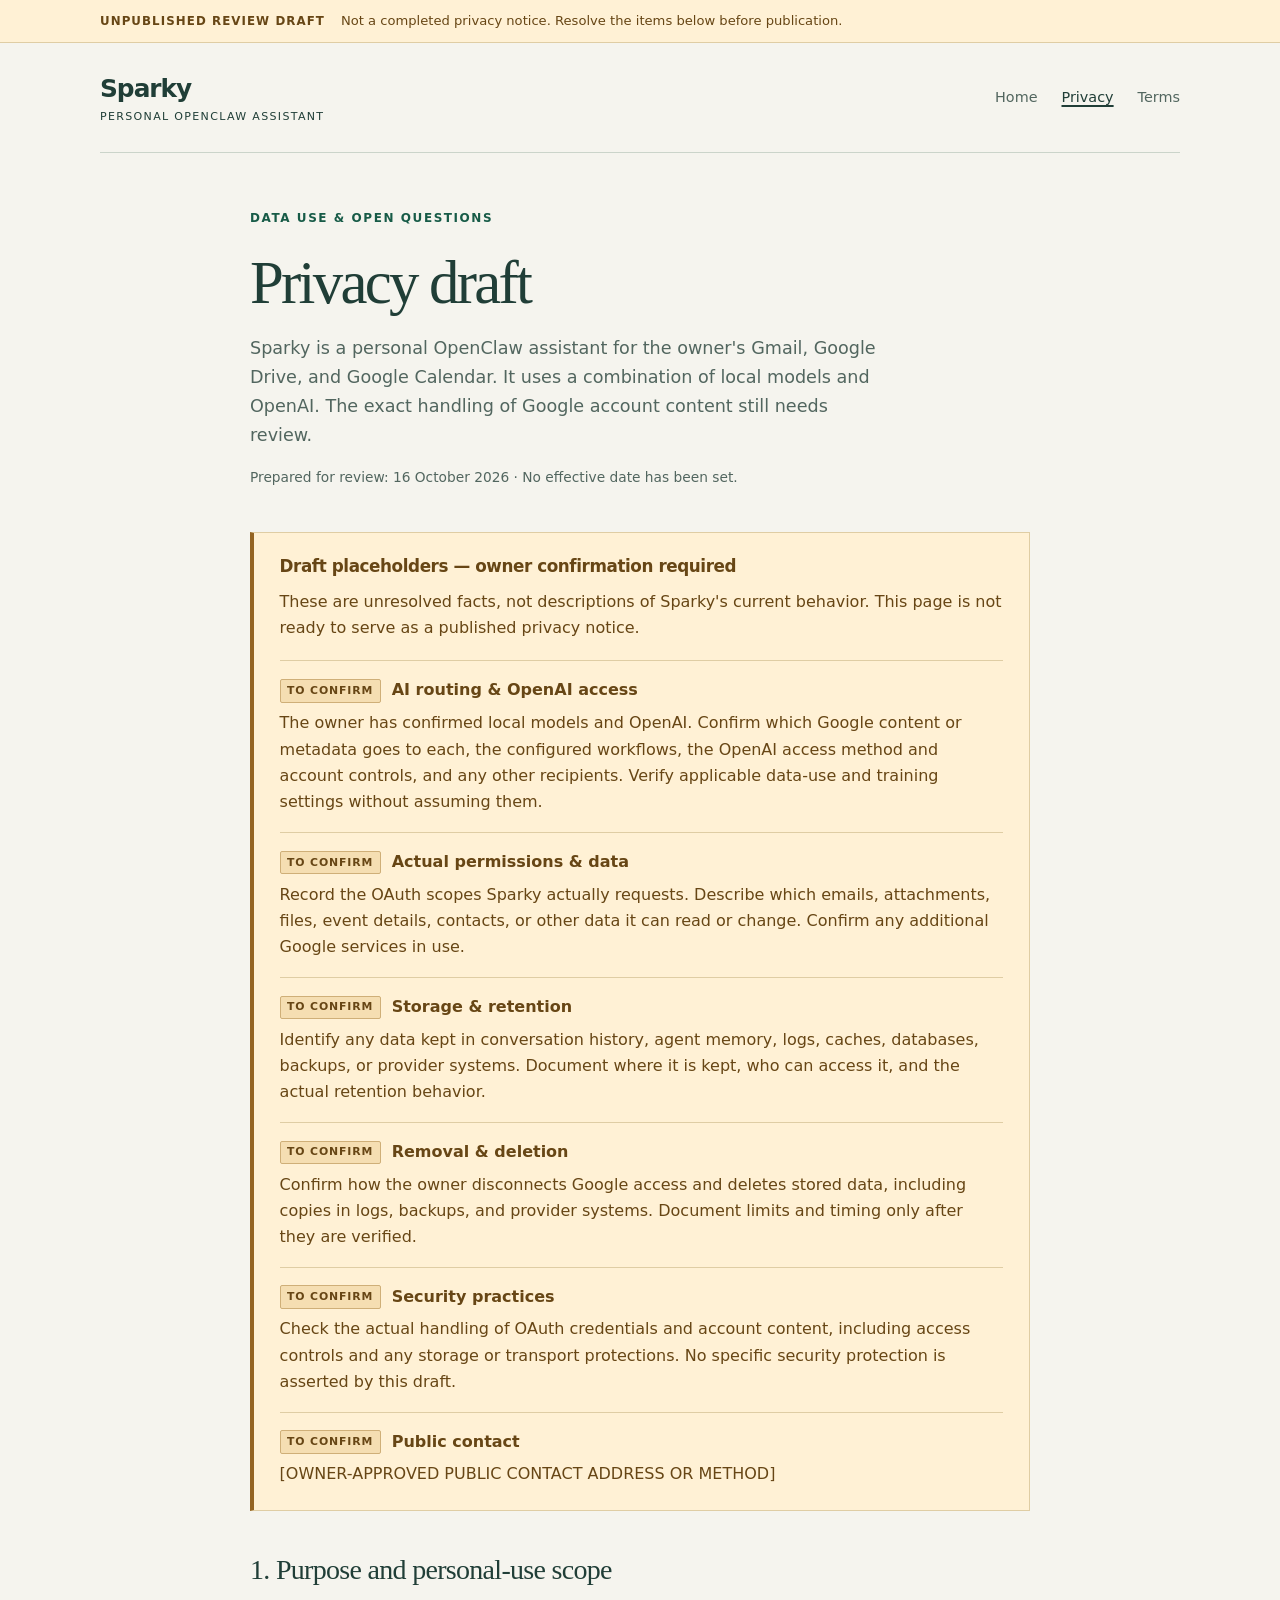
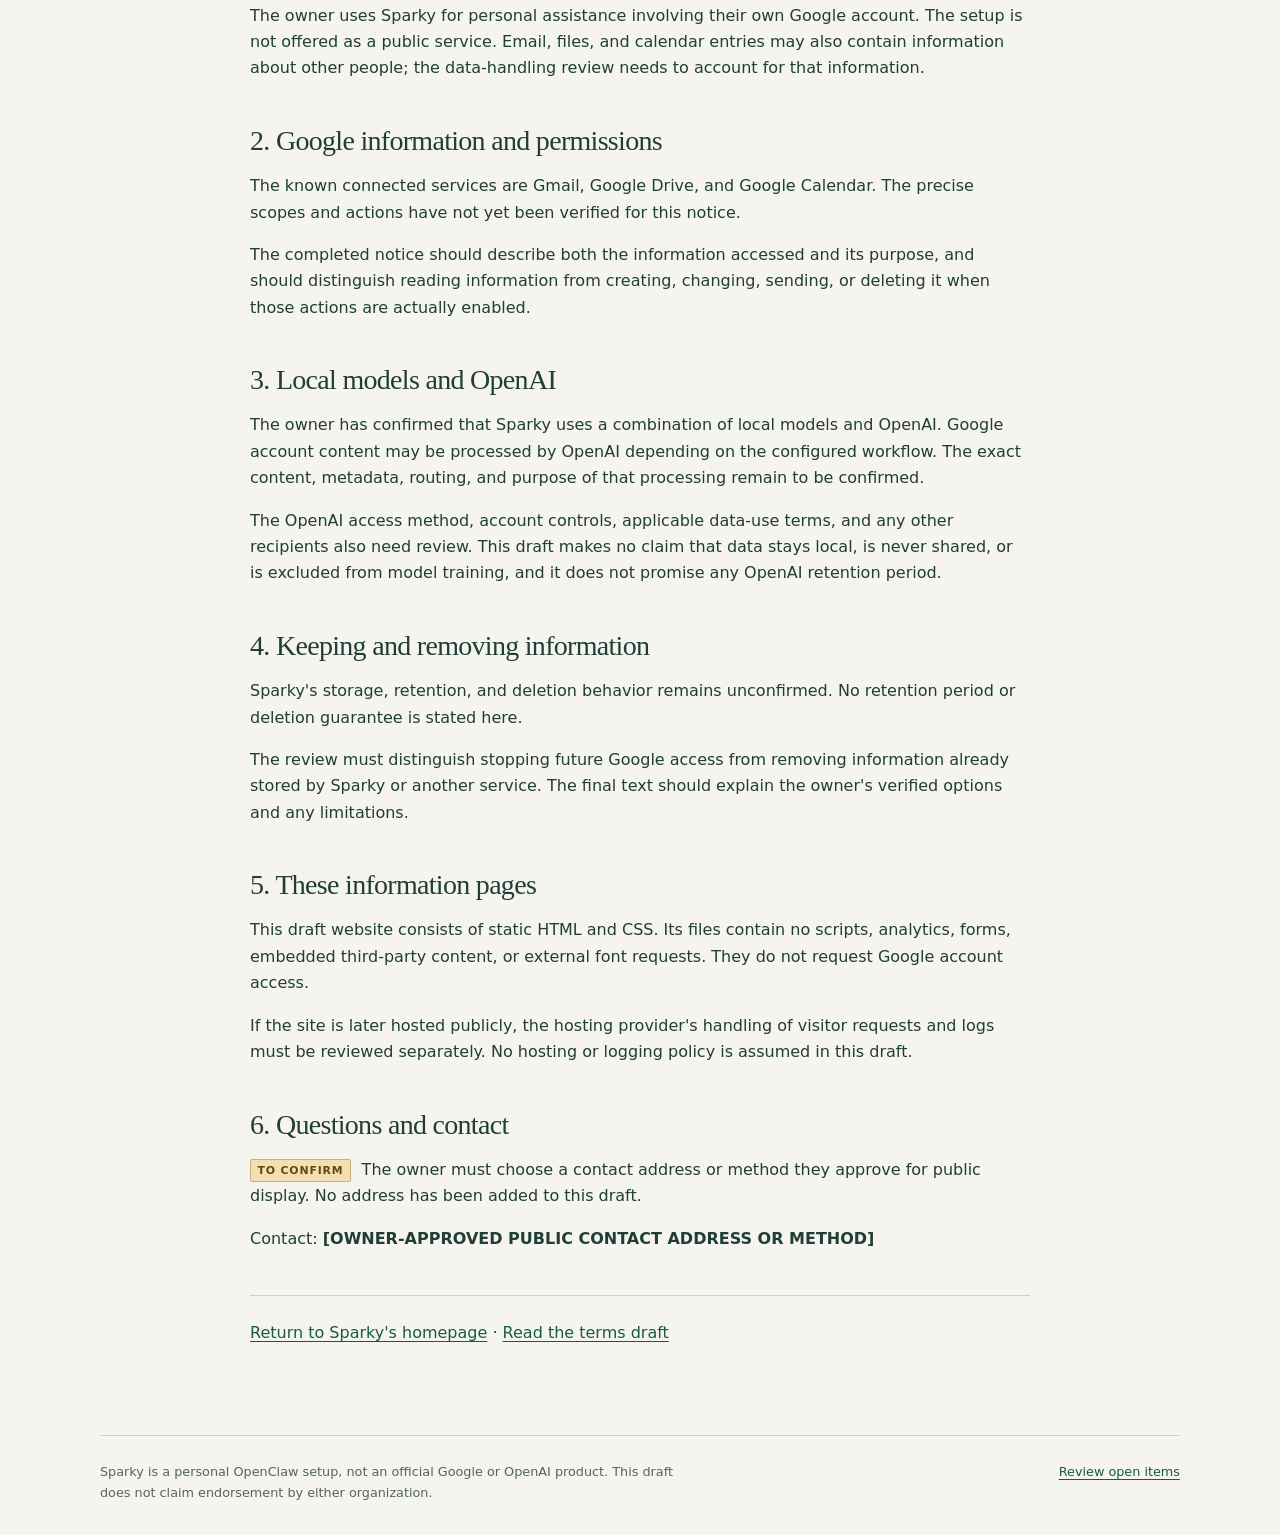
==== privacy.html @ fad3b187 "Add unpublished Sparky site draft" ====
<!doctype html>
<html lang="en">
<head>
  <meta charset="utf-8">
  <meta name="viewport" content="width=device-width, initial-scale=1">
  <meta name="robots" content="noindex, nofollow">
  <meta name="description" content="Unpublished privacy review draft for Sparky's personal Gmail, Google Drive, and Google Calendar access. Unconfirmed data practices are marked for review.">
  <title>Privacy draft | Sparky</title>
  <link rel="stylesheet" href="styles.css">
</head>
<body>
  <a class="skip-link" href="#main">Skip to main content</a>
  <div class="draft-bar"><div class="wrap"><strong>Unpublished review draft</strong><span>Not a completed privacy notice. Resolve the items below before publication.</span></div></div>
  <header class="site-header wrap">
    <a class="brand" href="index.html">Sparky<span class="brand-note">Personal OpenClaw assistant</span></a>
    <nav aria-label="Main navigation"><a href="index.html">Home</a><a href="privacy.html" aria-current="page">Privacy</a><a href="terms.html">Terms</a></nav>
  </header>
  <main id="main" class="wrap" tabindex="-1"><article class="document">
    <p class="eyebrow">Data use &amp; open questions</p>
    <h1>Privacy draft</h1>
    <p class="lede">Sparky is a personal OpenClaw assistant for the owner's Gmail, Google Drive, and Google Calendar. It uses a combination of local models and OpenAI. The exact handling of Google account content still needs review.</p>
    <p class="small">Prepared for review: 16 October 2026 · No effective date has been set.</p>
    <section class="notice" id="review-items" aria-labelledby="review-title">
      <h2 id="review-title">Draft placeholders — owner confirmation required</h2>
      <p>These are unresolved facts, not descriptions of Sparky's current behavior. This page is not ready to serve as a published privacy notice.</p>
      <dl class="open-items">
        <div><dt><span class="placeholder">To confirm</span> AI routing &amp; OpenAI access</dt><dd>The owner has confirmed local models and OpenAI. Confirm which Google content or metadata goes to each, the configured workflows, the OpenAI access method and account controls, and any other recipients. Verify applicable data-use and training settings without assuming them.</dd></div>
        <div><dt><span class="placeholder">To confirm</span> Actual permissions &amp; data</dt><dd>Record the OAuth scopes Sparky actually requests. Describe which emails, attachments, files, event details, contacts, or other data it can read or change. Confirm any additional Google services in use.</dd></div>
        <div><dt><span class="placeholder">To confirm</span> Storage &amp; retention</dt><dd>Identify any data kept in conversation history, agent memory, logs, caches, databases, backups, or provider systems. Document where it is kept, who can access it, and the actual retention behavior.</dd></div>
        <div><dt><span class="placeholder">To confirm</span> Removal &amp; deletion</dt><dd>Confirm how the owner disconnects Google access and deletes stored data, including copies in logs, backups, and provider systems. Document limits and timing only after they are verified.</dd></div>
        <div><dt><span class="placeholder">To confirm</span> Security practices</dt><dd>Check the actual handling of OAuth credentials and account content, including access controls and any storage or transport protections. No specific security protection is asserted by this draft.</dd></div>
        <div><dt><span class="placeholder">To confirm</span> Public contact</dt><dd>[OWNER-APPROVED PUBLIC CONTACT ADDRESS OR METHOD]</dd></div>
      </dl>
    </section>
    <section aria-labelledby="purpose-title"><h2 id="purpose-title">1. Purpose and personal-use scope</h2><p>The owner uses Sparky for personal assistance involving their own Google account. The setup is not offered as a public service. Email, files, and calendar entries may also contain information about other people; the data-handling review needs to account for that information.</p></section>
    <section aria-labelledby="access-title"><h2 id="access-title">2. Google information and permissions</h2><p>The known connected services are Gmail, Google Drive, and Google Calendar. The precise scopes and actions have not yet been verified for this notice.</p><p>The completed notice should describe both the information accessed and its purpose, and should distinguish reading information from creating, changing, sending, or deleting it when those actions are actually enabled.</p></section>
    <section aria-labelledby="processing-title"><h2 id="processing-title">3. Local models and OpenAI</h2><p>The owner has confirmed that Sparky uses a combination of local models and OpenAI. Google account content may be processed by OpenAI depending on the configured workflow. The exact content, metadata, routing, and purpose of that processing remain to be confirmed.</p><p>The OpenAI access method, account controls, applicable data-use terms, and any other recipients also need review. This draft makes no claim that data stays local, is never shared, or is excluded from model training, and it does not promise any OpenAI retention period.</p></section>
    <section aria-labelledby="retention-title"><h2 id="retention-title">4. Keeping and removing information</h2><p>Sparky's storage, retention, and deletion behavior remains unconfirmed. No retention period or deletion guarantee is stated here.</p><p>The review must distinguish stopping future Google access from removing information already stored by Sparky or another service. The final text should explain the owner's verified options and any limitations.</p></section>
    <section aria-labelledby="website-title"><h2 id="website-title">5. These information pages</h2><p>This draft website consists of static HTML and CSS. Its files contain no scripts, analytics, forms, embedded third-party content, or external font requests. They do not request Google account access.</p><p>If the site is later hosted publicly, the hosting provider's handling of visitor requests and logs must be reviewed separately. No hosting or logging policy is assumed in this draft.</p></section>
    <section aria-labelledby="contact-title"><h2 id="contact-title">6. Questions and contact</h2><p><span class="placeholder">To confirm</span> The owner must choose a contact address or method they approve for public display. No address has been added to this draft.</p><p>Contact: <strong>[OWNER-APPROVED PUBLIC CONTACT ADDRESS OR METHOD]</strong></p></section>
    <p class="return-link"><a href="index.html">Return to Sparky's homepage</a> · <a href="terms.html">Read the terms draft</a></p>
  </article></main>
  <footer class="site-footer wrap"><p>Sparky is a personal OpenClaw setup, not an official Google or OpenAI product. This draft does not claim endorsement by either organization.</p><a href="#review-items">Review open items</a></footer>
</body>
</html>
---- styles.css ----
:root {
  color-scheme: light;
  --paper: #f5f4ee;
  --surface: #fffefa;
  --ink: #203e37;
  --muted: #52665f;
  --line: #cbd4ca;
  --accent: #175b47;
  --soft: #e6ede3;
  --draft: #fff1d5;
  --draft-ink: #674615;
}
* { box-sizing: border-box; }
html { scroll-padding-top: 1rem; }
body { margin: 0; background: var(--paper); color: var(--ink); font-family: system-ui, -apple-system, BlinkMacSystemFont, "Segoe UI", sans-serif; font-size: 1rem; line-height: 1.65; }
a { color: var(--accent); text-underline-offset: .2em; text-decoration-thickness: .08em; }
a:hover { text-decoration-thickness: .15em; }
a:focus-visible { outline: 3px solid #a24f18; outline-offset: 5px; border-radius: 2px; }
.skip-link { position: absolute; z-index: 5; top: -6rem; left: 1rem; padding: .7rem 1rem; background: var(--surface); }
.skip-link:focus { top: 1rem; }
.wrap { width: min(1080px, calc(100% - 3rem)); margin-inline: auto; }
.draft-bar { background: var(--draft); color: var(--draft-ink); font-size: .82rem; border-bottom: 1px solid #dfcda4; }
.draft-bar .wrap { display: flex; flex-wrap: wrap; align-items: baseline; gap: .3rem 1rem; padding-block: .65rem; }
.draft-bar strong { text-transform: uppercase; letter-spacing: .09em; font-size: .74rem; }
.site-header { display: flex; justify-content: space-between; align-items: center; gap: 1.5rem; padding-block: 1.6rem; border-bottom: 1px solid var(--line); }
.brand { color: var(--ink); text-decoration: none; font-size: 1.55rem; font-weight: 720; letter-spacing: -.04em; }
.brand-note { display: block; margin-top: -.1rem; font-size: .69rem; font-weight: 500; letter-spacing: .12em; text-transform: uppercase; }
nav { display: flex; flex-wrap: wrap; gap: .5rem 1.5rem; }
nav a { color: var(--muted); font-size: .9rem; text-decoration: none; padding-block: .25rem; }
nav a[aria-current="page"] { color: var(--ink); text-decoration: underline; text-decoration-thickness: 2px; }
main { display: block; }
.hero { display: grid; grid-template-columns: 1.55fr 1fr; gap: 4rem; padding-block: 4rem; align-items: center; }
.eyebrow { margin: 0 0 1.2rem; color: var(--accent); font-weight: 650; font-size: .75rem; letter-spacing: .13em; text-transform: uppercase; }
h1, h2, h3 { line-height: 1.15; }
h1 { font-family: Georgia, "Times New Roman", serif; font-size: clamp(2.6rem, 5.2vw, 4.4rem); font-weight: 400; letter-spacing: -.045em; margin: 0 0 1.5rem; }
h2 { font-family: Georgia, "Times New Roman", serif; font-size: clamp(1.7rem, 3vw, 2.3rem); font-weight: 400; letter-spacing: -.025em; margin: 0 0 1rem; }
h3 { font-size: 1.05rem; font-weight: 650; margin: 0 0 .5rem; }
p { margin: 0 0 1rem; }
.lede { color: var(--muted); font-size: 1.1rem; max-width: 40rem; }
.text-link { display: inline-block; font-weight: 650; margin-top: .6rem; }
.scope-panel { padding: 1.9rem; background: var(--soft); border: 1px solid var(--line); border-radius: .3rem; }
.scope-panel h2 { font: 650 .76rem/1.4 system-ui, sans-serif; letter-spacing: .12em; text-transform: uppercase; margin-bottom: 1rem; }
.service-list { margin: 0; }
.service-list div { padding-block: 1rem; border-top: 1px solid #b8c7b9; }
.service-list dt { font-size: 1.12rem; font-weight: 650; }
.service-list dd { margin: .2rem 0 0; color: var(--muted); font-size: .9rem; }
.small { font-size: .86rem; color: var(--muted); }
.scope-panel .small { margin: 1rem 0 0; }
.section { padding-block: 2.7rem; border-top: 1px solid var(--line); }
.two-col { display: grid; grid-template-columns: 1fr 1.6fr; gap: 4rem; }
.numbered-notes { list-style: none; padding: 0; margin: 0; counter-reset: notes; }
.numbered-notes li { position: relative; padding-left: 3rem; margin-bottom: 1.8rem; counter-increment: notes; }
.numbered-notes li:last-child { margin-bottom: 0; }
.numbered-notes li::before { content: "0" counter(notes); position: absolute; left: 0; top: -.1rem; color: var(--accent); font-family: Georgia, serif; font-size: 1.35rem; }
.numbered-notes p { margin-bottom: 0; color: var(--muted); }
.policy-links { display: grid; grid-template-columns: repeat(2, 1fr); gap: 1.3rem; margin-top: 1.6rem; }
.policy-link { display: block; background: var(--surface); border: 1px solid var(--line); padding: 1.5rem; border-radius: .3rem; text-decoration: none; }
.policy-link strong { display: block; font-size: 1.15rem; margin-bottom: .45rem; text-decoration: underline; text-underline-offset: .2em; }
.policy-link > span { display: block; color: var(--muted); font-size: .93rem; }
.policy-link:hover { border-color: var(--accent); }
.site-footer { display: flex; justify-content: space-between; align-items: flex-start; gap: 1.5rem; border-top: 1px solid var(--line); padding-block: 1.6rem 2rem; margin-top: 1rem; font-size: .8rem; color: var(--muted); }
.site-footer p { max-width: 36rem; margin: 0; }
.site-footer a { white-space: nowrap; }
.document { width: min(780px, 100%); margin-inline: auto; padding-block: 3.5rem; }
.document h1 { font-size: clamp(2.6rem, 6vw, 3.8rem); margin-bottom: 1rem; }
.document > section { margin-top: 2.7rem; }
.document h2 { font-size: 1.75rem; }
.notice { background: var(--draft); border: 1px solid #dfcda4; border-left: 4px solid #946422; padding: 1.4rem 1.6rem; color: var(--draft-ink); margin-top: 2rem; }
.notice h2 { color: var(--draft-ink); font: 700 1.05rem/1.4 system-ui, sans-serif; margin-bottom: .6rem; }
.notice p:last-child { margin-bottom: 0; }
.notice a { color: var(--draft-ink); }
.open-items { margin: 1.2rem 0 0; }
.open-items div { border-top: 1px solid #dfcda4; padding-block: 1rem; }
.open-items div:last-child { padding-bottom: 0; }
.open-items dt { font-weight: 700; }
.open-items dd { margin: .4rem 0 0; }
.placeholder { display: inline-block; font-size: .68rem; font-weight: 750; text-transform: uppercase; letter-spacing: .08em; color: var(--draft-ink); background: #f5deb2; border: 1px solid #cfaf78; padding: .12rem .4rem; border-radius: 2px; margin-right: .35rem; vertical-align: .12em; }
.document ul { padding-left: 1.3rem; }
.document li { padding-left: .25rem; margin-block: .5rem; }
.document .return-link { margin-top: 2.7rem; border-top: 1px solid var(--line); padding-top: 1.5rem; }
@media (max-width: 720px) {
  .hero { grid-template-columns: 1fr; gap: 2rem; padding-block: 2.8rem; }
  .two-col { grid-template-columns: 1fr; gap: 1rem; }
  .scope-panel { padding: 1.5rem; }
  .section { padding-block: 2rem; }
  .document { padding-block: 2.5rem; }
}
@media (max-width: 480px) {
  .wrap { width: calc(100% - 2rem); }
  .site-header { align-items: flex-start; flex-direction: column; gap: 1rem; padding-block: 1.2rem; }
  nav { width: 100%; gap: 1.5rem; }
  nav a { padding-block: .4rem; }
  .policy-links { grid-template-columns: 1fr; }
  .site-footer { flex-direction: column; gap: .8rem; }
  .notice { padding: 1.2rem; }
  h1 { font-size: 2.8rem; }
}
@media print {
  body { background: white; color: black; font-size: 11pt; }
  .wrap { width: 100%; }
  .site-header, .site-footer, .return-link { display: none; }
  .document { padding-block: 1rem; }
  a { color: inherit; }
  .notice { break-inside: avoid; }
}
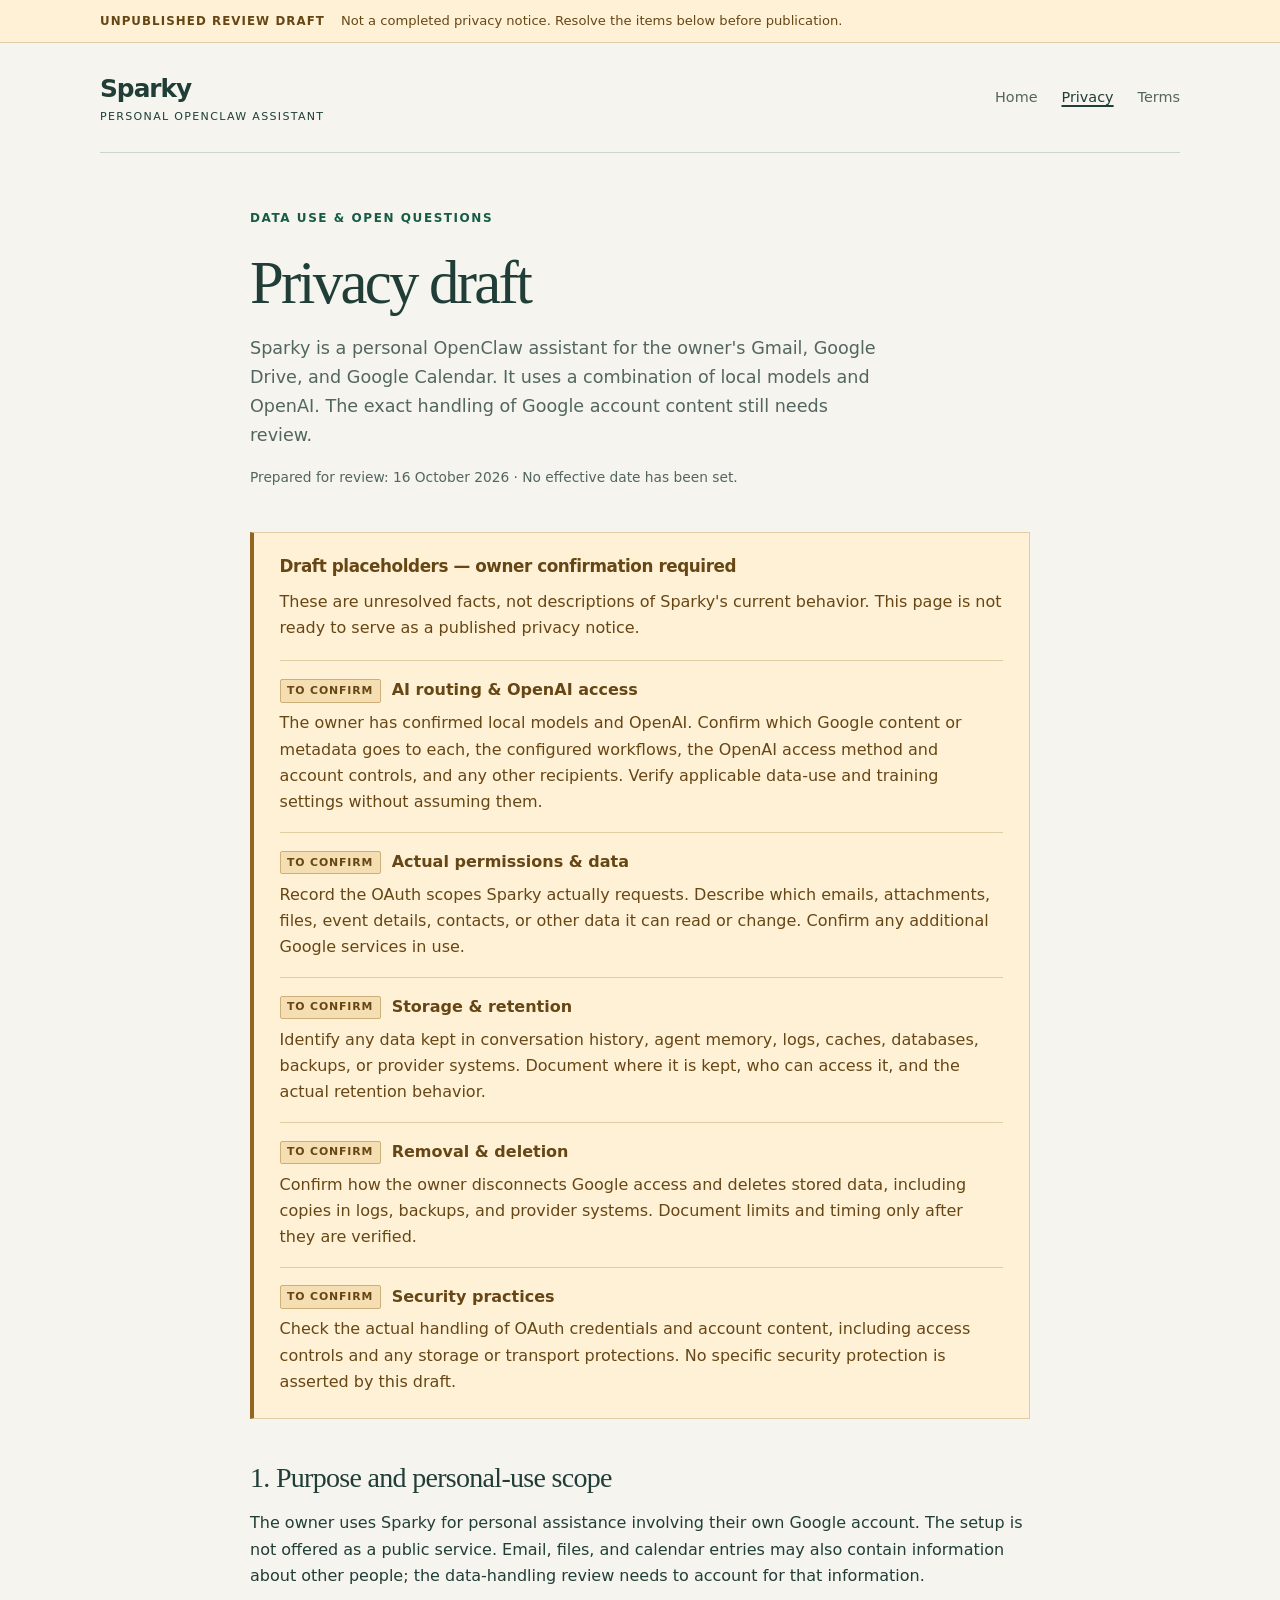
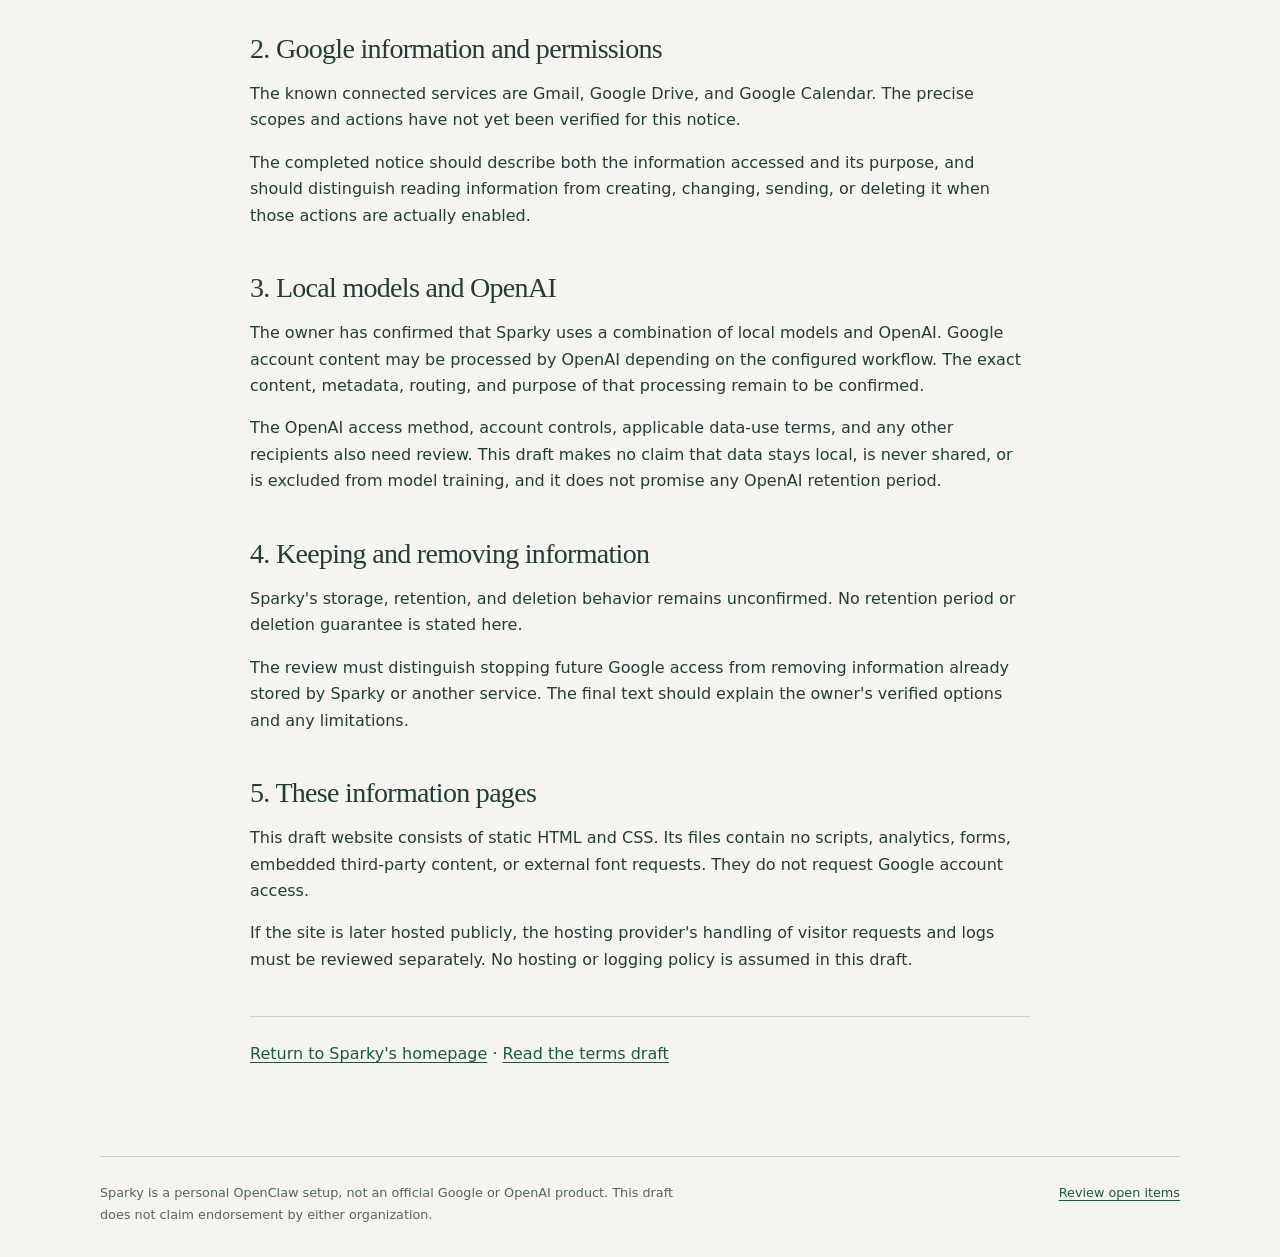
==== commit 102197b0: "Remove public contact placeholders from site draft" ====
--- a/privacy.html
+++ b/privacy.html
@@ -29,7 +29,6 @@
         <div><dt><span class="placeholder">To confirm</span> Storage &amp; retention</dt><dd>Identify any data kept in conversation history, agent memory, logs, caches, databases, backups, or provider systems. Document where it is kept, who can access it, and the actual retention behavior.</dd></div>
         <div><dt><span class="placeholder">To confirm</span> Removal &amp; deletion</dt><dd>Confirm how the owner disconnects Google access and deletes stored data, including copies in logs, backups, and provider systems. Document limits and timing only after they are verified.</dd></div>
         <div><dt><span class="placeholder">To confirm</span> Security practices</dt><dd>Check the actual handling of OAuth credentials and account content, including access controls and any storage or transport protections. No specific security protection is asserted by this draft.</dd></div>
-        <div><dt><span class="placeholder">To confirm</span> Public contact</dt><dd>[OWNER-APPROVED PUBLIC CONTACT ADDRESS OR METHOD]</dd></div>
       </dl>
     </section>
     <section aria-labelledby="purpose-title"><h2 id="purpose-title">1. Purpose and personal-use scope</h2><p>The owner uses Sparky for personal assistance involving their own Google account. The setup is not offered as a public service. Email, files, and calendar entries may also contain information about other people; the data-handling review needs to account for that information.</p></section>
@@ -37,7 +36,6 @@
     <section aria-labelledby="processing-title"><h2 id="processing-title">3. Local models and OpenAI</h2><p>The owner has confirmed that Sparky uses a combination of local models and OpenAI. Google account content may be processed by OpenAI depending on the configured workflow. The exact content, metadata, routing, and purpose of that processing remain to be confirmed.</p><p>The OpenAI access method, account controls, applicable data-use terms, and any other recipients also need review. This draft makes no claim that data stays local, is never shared, or is excluded from model training, and it does not promise any OpenAI retention period.</p></section>
     <section aria-labelledby="retention-title"><h2 id="retention-title">4. Keeping and removing information</h2><p>Sparky's storage, retention, and deletion behavior remains unconfirmed. No retention period or deletion guarantee is stated here.</p><p>The review must distinguish stopping future Google access from removing information already stored by Sparky or another service. The final text should explain the owner's verified options and any limitations.</p></section>
     <section aria-labelledby="website-title"><h2 id="website-title">5. These information pages</h2><p>This draft website consists of static HTML and CSS. Its files contain no scripts, analytics, forms, embedded third-party content, or external font requests. They do not request Google account access.</p><p>If the site is later hosted publicly, the hosting provider's handling of visitor requests and logs must be reviewed separately. No hosting or logging policy is assumed in this draft.</p></section>
-    <section aria-labelledby="contact-title"><h2 id="contact-title">6. Questions and contact</h2><p><span class="placeholder">To confirm</span> The owner must choose a contact address or method they approve for public display. No address has been added to this draft.</p><p>Contact: <strong>[OWNER-APPROVED PUBLIC CONTACT ADDRESS OR METHOD]</strong></p></section>
     <p class="return-link"><a href="index.html">Return to Sparky's homepage</a> · <a href="terms.html">Read the terms draft</a></p>
   </article></main>
   <footer class="site-footer wrap"><p>Sparky is a personal OpenClaw setup, not an official Google or OpenAI product. This draft does not claim endorsement by either organization.</p><a href="#review-items">Review open items</a></footer>
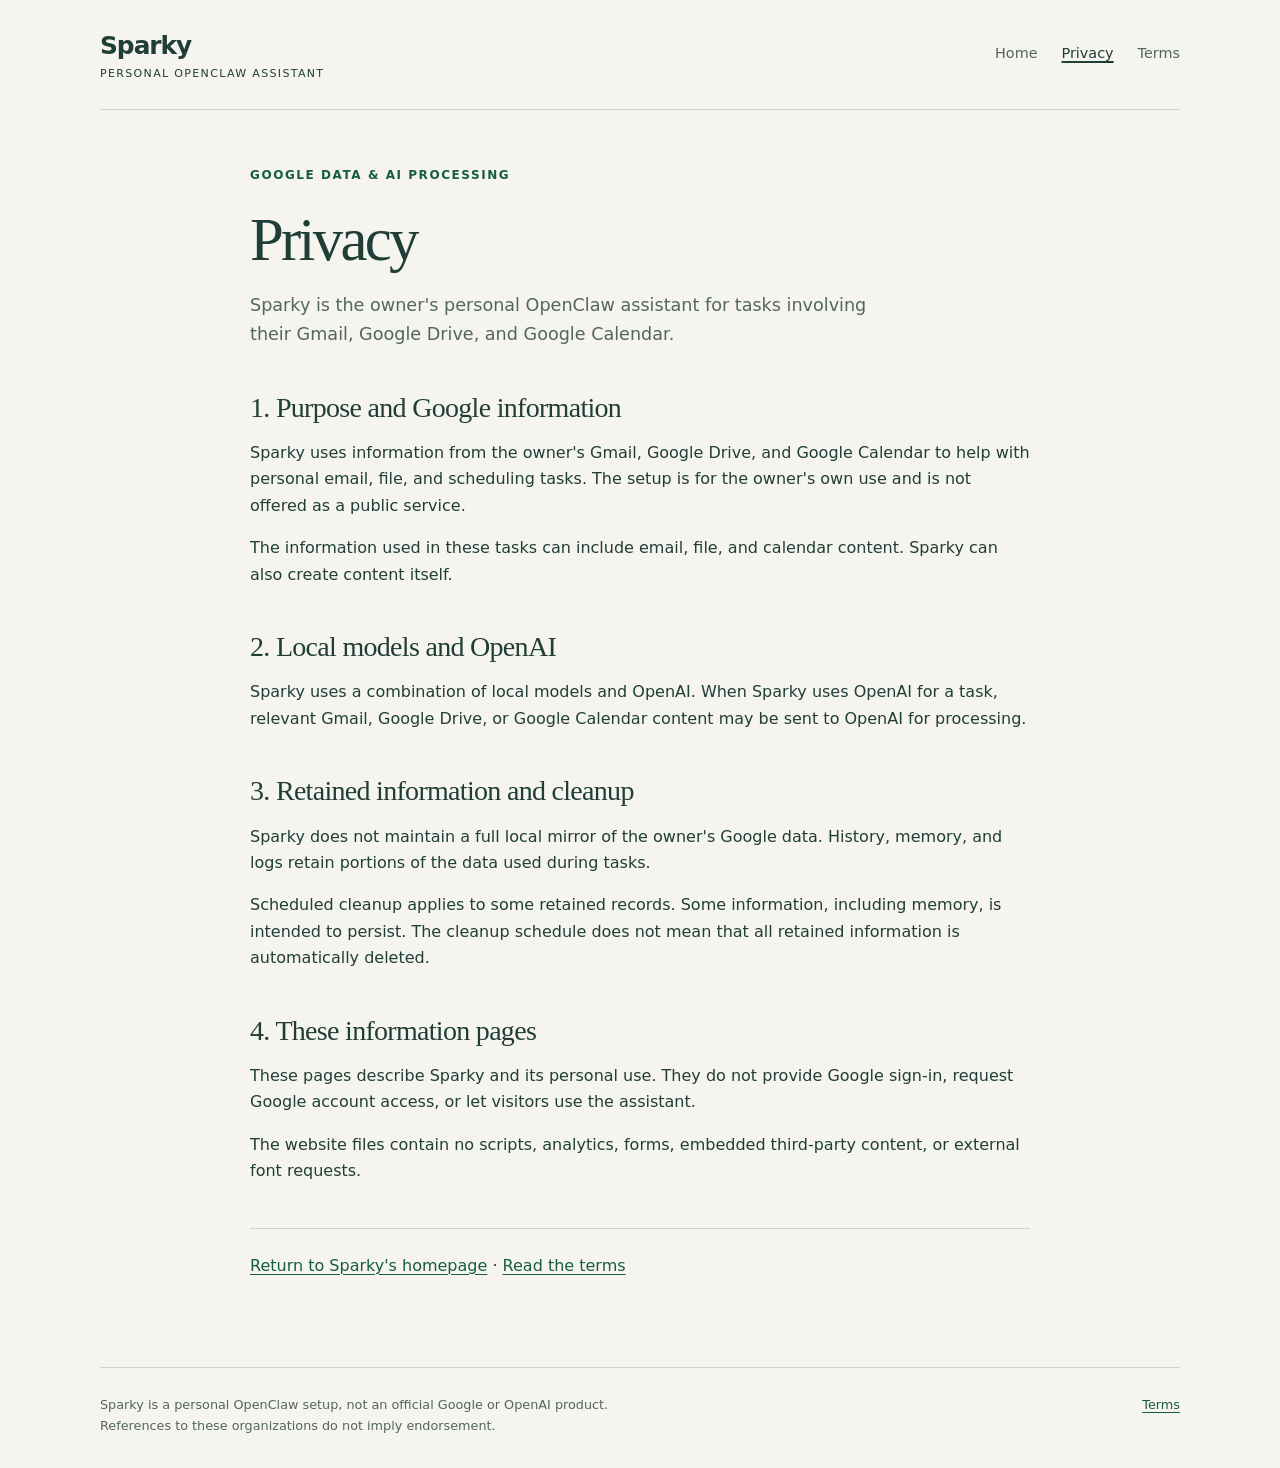
==== commit e2aa8e9c: "Publish reviewed Sparky personal-use site" ====
--- a/privacy.html
+++ b/privacy.html
@@ -3,41 +3,26 @@
 <head>
   <meta charset="utf-8">
   <meta name="viewport" content="width=device-width, initial-scale=1">
-  <meta name="robots" content="noindex, nofollow">
-  <meta name="description" content="Unpublished privacy review draft for Sparky's personal Gmail, Google Drive, and Google Calendar access. Unconfirmed data practices are marked for review.">
-  <title>Privacy draft | Sparky</title>
+  <meta name="description" content="Privacy information for Sparky, a personal OpenClaw assistant using Gmail, Google Drive, Google Calendar, local models, and OpenAI.">
+  <title>Privacy | Sparky</title>
   <link rel="stylesheet" href="styles.css">
 </head>
 <body>
   <a class="skip-link" href="#main">Skip to main content</a>
-  <div class="draft-bar"><div class="wrap"><strong>Unpublished review draft</strong><span>Not a completed privacy notice. Resolve the items below before publication.</span></div></div>
   <header class="site-header wrap">
     <a class="brand" href="index.html">Sparky<span class="brand-note">Personal OpenClaw assistant</span></a>
     <nav aria-label="Main navigation"><a href="index.html">Home</a><a href="privacy.html" aria-current="page">Privacy</a><a href="terms.html">Terms</a></nav>
   </header>
   <main id="main" class="wrap" tabindex="-1"><article class="document">
-    <p class="eyebrow">Data use &amp; open questions</p>
-    <h1>Privacy draft</h1>
-    <p class="lede">Sparky is a personal OpenClaw assistant for the owner's Gmail, Google Drive, and Google Calendar. It uses a combination of local models and OpenAI. The exact handling of Google account content still needs review.</p>
-    <p class="small">Prepared for review: 16 October 2026 · No effective date has been set.</p>
-    <section class="notice" id="review-items" aria-labelledby="review-title">
-      <h2 id="review-title">Draft placeholders — owner confirmation required</h2>
-      <p>These are unresolved facts, not descriptions of Sparky's current behavior. This page is not ready to serve as a published privacy notice.</p>
-      <dl class="open-items">
-        <div><dt><span class="placeholder">To confirm</span> AI routing &amp; OpenAI access</dt><dd>The owner has confirmed local models and OpenAI. Confirm which Google content or metadata goes to each, the configured workflows, the OpenAI access method and account controls, and any other recipients. Verify applicable data-use and training settings without assuming them.</dd></div>
-        <div><dt><span class="placeholder">To confirm</span> Actual permissions &amp; data</dt><dd>Record the OAuth scopes Sparky actually requests. Describe which emails, attachments, files, event details, contacts, or other data it can read or change. Confirm any additional Google services in use.</dd></div>
-        <div><dt><span class="placeholder">To confirm</span> Storage &amp; retention</dt><dd>Identify any data kept in conversation history, agent memory, logs, caches, databases, backups, or provider systems. Document where it is kept, who can access it, and the actual retention behavior.</dd></div>
-        <div><dt><span class="placeholder">To confirm</span> Removal &amp; deletion</dt><dd>Confirm how the owner disconnects Google access and deletes stored data, including copies in logs, backups, and provider systems. Document limits and timing only after they are verified.</dd></div>
-        <div><dt><span class="placeholder">To confirm</span> Security practices</dt><dd>Check the actual handling of OAuth credentials and account content, including access controls and any storage or transport protections. No specific security protection is asserted by this draft.</dd></div>
-      </dl>
-    </section>
-    <section aria-labelledby="purpose-title"><h2 id="purpose-title">1. Purpose and personal-use scope</h2><p>The owner uses Sparky for personal assistance involving their own Google account. The setup is not offered as a public service. Email, files, and calendar entries may also contain information about other people; the data-handling review needs to account for that information.</p></section>
-    <section aria-labelledby="access-title"><h2 id="access-title">2. Google information and permissions</h2><p>The known connected services are Gmail, Google Drive, and Google Calendar. The precise scopes and actions have not yet been verified for this notice.</p><p>The completed notice should describe both the information accessed and its purpose, and should distinguish reading information from creating, changing, sending, or deleting it when those actions are actually enabled.</p></section>
-    <section aria-labelledby="processing-title"><h2 id="processing-title">3. Local models and OpenAI</h2><p>The owner has confirmed that Sparky uses a combination of local models and OpenAI. Google account content may be processed by OpenAI depending on the configured workflow. The exact content, metadata, routing, and purpose of that processing remain to be confirmed.</p><p>The OpenAI access method, account controls, applicable data-use terms, and any other recipients also need review. This draft makes no claim that data stays local, is never shared, or is excluded from model training, and it does not promise any OpenAI retention period.</p></section>
-    <section aria-labelledby="retention-title"><h2 id="retention-title">4. Keeping and removing information</h2><p>Sparky's storage, retention, and deletion behavior remains unconfirmed. No retention period or deletion guarantee is stated here.</p><p>The review must distinguish stopping future Google access from removing information already stored by Sparky or another service. The final text should explain the owner's verified options and any limitations.</p></section>
-    <section aria-labelledby="website-title"><h2 id="website-title">5. These information pages</h2><p>This draft website consists of static HTML and CSS. Its files contain no scripts, analytics, forms, embedded third-party content, or external font requests. They do not request Google account access.</p><p>If the site is later hosted publicly, the hosting provider's handling of visitor requests and logs must be reviewed separately. No hosting or logging policy is assumed in this draft.</p></section>
-    <p class="return-link"><a href="index.html">Return to Sparky's homepage</a> · <a href="terms.html">Read the terms draft</a></p>
+    <p class="eyebrow">Google data &amp; AI processing</p>
+    <h1>Privacy</h1>
+    <p class="lede">Sparky is the owner's personal OpenClaw assistant for tasks involving their Gmail, Google Drive, and Google Calendar.</p>
+    <section aria-labelledby="purpose-title"><h2 id="purpose-title">1. Purpose and Google information</h2><p>Sparky uses information from the owner's Gmail, Google Drive, and Google Calendar to help with personal email, file, and scheduling tasks. The setup is for the owner's own use and is not offered as a public service.</p><p>The information used in these tasks can include email, file, and calendar content. Sparky can also create content itself.</p></section>
+    <section aria-labelledby="processing-title"><h2 id="processing-title">2. Local models and OpenAI</h2><p>Sparky uses a combination of local models and OpenAI. When Sparky uses OpenAI for a task, relevant Gmail, Google Drive, or Google Calendar content may be sent to OpenAI for processing.</p></section>
+    <section aria-labelledby="retention-title"><h2 id="retention-title">3. Retained information and cleanup</h2><p>Sparky does not maintain a full local mirror of the owner's Google data. History, memory, and logs retain portions of the data used during tasks.</p><p>Scheduled cleanup applies to some retained records. Some information, including memory, is intended to persist. The cleanup schedule does not mean that all retained information is automatically deleted.</p></section>
+    <section aria-labelledby="website-title"><h2 id="website-title">4. These information pages</h2><p>These pages describe Sparky and its personal use. They do not provide Google sign-in, request Google account access, or let visitors use the assistant.</p><p>The website files contain no scripts, analytics, forms, embedded third-party content, or external font requests.</p></section>
+    <p class="return-link"><a href="index.html">Return to Sparky's homepage</a> &middot; <a href="terms.html">Read the terms</a></p>
   </article></main>
-  <footer class="site-footer wrap"><p>Sparky is a personal OpenClaw setup, not an official Google or OpenAI product. This draft does not claim endorsement by either organization.</p><a href="#review-items">Review open items</a></footer>
+  <footer class="site-footer wrap"><p>Sparky is a personal OpenClaw setup, not an official Google or OpenAI product. References to these organizations do not imply endorsement.</p><a href="terms.html">Terms</a></footer>
 </body>
 </html>
